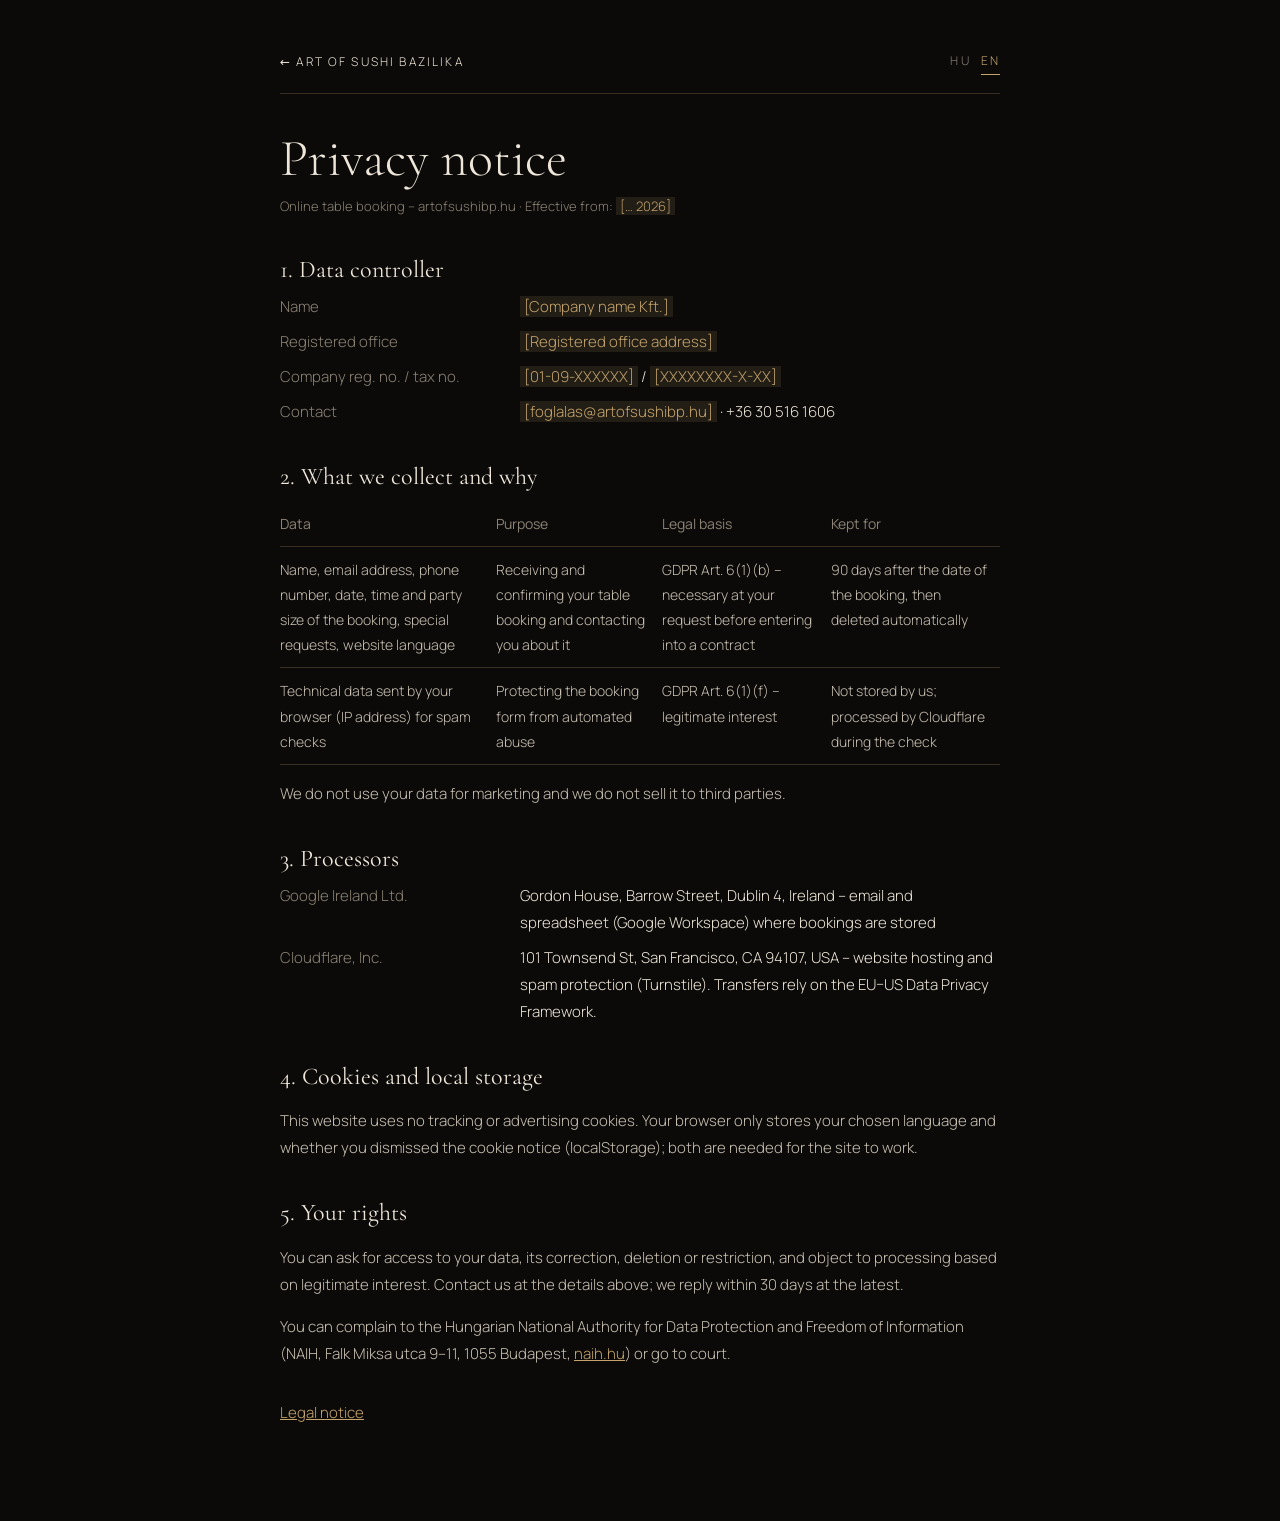
==== adatkezeles.html @ 3ad34f3b "GDPR és jogi oldalak: saját betűtípusok, impresszum, adatkezelési tájékoztató, térkép kattintásra - " ====
<!doctype html>
<html lang="hu">
<head>
  <meta charset="utf-8">
  <meta name="viewport" content="width=device-width, initial-scale=1">
  <title>Adatkezelési tájékoztató · Art of Sushi Bazilika</title>
  <meta name="robots" content="noindex">
  <link rel="icon" href="images/favicon.svg" type="image/svg+xml">
  <link rel="stylesheet" href="fonts/fonts.css">
  <link rel="stylesheet" href="css/legal.css">
</head>
<body data-title-hu="Adatkezelési tájékoztató · Art of Sushi Bazilika" data-title-en="Privacy notice · Art of Sushi Bazilika">
  <!-- Tervezet. A [ … ] jelölt adatokat ki kell tölteni, és élesítés előtt érdemes jogásszal átnézetni. -->
  <main class="legal">
    <div class="legal__top">
      <a href="bazilika.html">← Art of Sushi Bazilika</a>
      <div class="lang"><button type="button" data-lang="hu">HU</button><button type="button" data-lang="en">EN</button></div>
    </div>

    <section data-l="hu">
      <h1>Adatkezelési tájékoztató</h1>
      <p class="meta">Online asztalfoglalás – artofsushibp.hu · Hatályos: <span class="todo">[2026. … …]</span></p>

      <h2>1. Adatkezelő</h2>
      <dl>
        <dt>Név</dt><dd><span class="todo">[Cégnév Kft.]</span></dd>
        <dt>Székhely</dt><dd><span class="todo">[Székhely címe]</span></dd>
        <dt>Cégjegyzékszám / adószám</dt><dd><span class="todo">[01-09-XXXXXX]</span> / <span class="todo">[XXXXXXXX-X-XX]</span></dd>
        <dt>Kapcsolat</dt><dd><span class="todo">[foglalas@artofsushibp.hu]</span> · +36 30 516 1606</dd>
      </dl>

      <h2>2. Milyen adatokat kezelünk és miért</h2>
      <div class="tbl"><table>
        <tr><th>Adat</th><th>Cél</th><th>Jogalap</th><th>Meddig</th></tr>
        <tr><td>Név, e-mail cím, telefonszám, a foglalás dátuma, időpontja, létszáma, egyéb kérés, a weboldal nyelve</td><td>Az asztalfoglalás fogadása, visszaigazolása, kapcsolattartás a foglalással kapcsolatban</td><td>GDPR 6. cikk (1) b) – az Ön kérésére, szerződéskötést megelőzően szükséges</td><td>A foglalás napját követő 90 napig, utána automatikusan töröljük</td></tr>
        <tr><td>A böngésző által küldött technikai adatok (IP-cím) a spam elleni ellenőrzéshez</td><td>A foglalási űrlap védelme automatizált visszaélések ellen</td><td>GDPR 6. cikk (1) f) – jogos érdek</td><td>Nem tároljuk; az ellenőrzés idejére kezeli a Cloudflare</td></tr>
      </table></div>
      <p>Az adatokat marketingcélra nem használjuk, és harmadik félnek nem adjuk el.</p>

      <h2>3. Adatfeldolgozók</h2>
      <dl>
        <dt>Google Ireland Ltd.</dt><dd>Gordon House, Barrow Street, Dublin 4, Írország – e-mail és táblázat (Google Workspace), ahol a foglalásokat tároljuk</dd>
        <dt>Cloudflare, Inc.</dt><dd>101 Townsend St, San Francisco, CA 94107, USA – a weboldal tárhelye és a spam elleni ellenőrzés (Turnstile). Az adattovábbítás az EU–USA adatvédelmi keretrendszer alapján történik.</dd>
      </dl>

      <h2>4. Sütik és helyi tárolás</h2>
      <p>A weboldal nem használ követő vagy hirdetési sütiket. A böngészőben csak a választott nyelvet és a süti-értesítés elfogadását tároljuk (localStorage), ezek az oldal működéséhez szükségesek.</p>

      <h2>5. Az Ön jogai</h2>
      <p>Kérheti az adataihoz való hozzáférést, azok helyesbítését, törlését vagy kezelésük korlátozását, valamint tiltakozhat a jogos érdeken alapuló kezelés ellen. Kérését a fenti elérhetőségen fogadjuk, és legkésőbb 30 napon belül válaszolunk.</p>
      <p>Panaszával fordulhat a Nemzeti Adatvédelmi és Információszabadság Hatósághoz (NAIH, 1055 Budapest, Falk Miksa utca 9–11., <a href="https://naih.hu" rel="noopener">naih.hu</a>), vagy bírósághoz.</p>
      <p style="margin-top:32px"><a href="impresszum.html">Impresszum</a></p>
    </section>

    <section data-l="en">
      <h1>Privacy notice</h1>
      <p class="meta">Online table booking – artofsushibp.hu · Effective from: <span class="todo">[… 2026]</span></p>

      <h2>1. Data controller</h2>
      <dl>
        <dt>Name</dt><dd><span class="todo">[Company name Kft.]</span></dd>
        <dt>Registered office</dt><dd><span class="todo">[Registered office address]</span></dd>
        <dt>Company reg. no. / tax no.</dt><dd><span class="todo">[01-09-XXXXXX]</span> / <span class="todo">[XXXXXXXX-X-XX]</span></dd>
        <dt>Contact</dt><dd><span class="todo">[foglalas@artofsushibp.hu]</span> · +36 30 516 1606</dd>
      </dl>

      <h2>2. What we collect and why</h2>
      <div class="tbl"><table>
        <tr><th>Data</th><th>Purpose</th><th>Legal basis</th><th>Kept for</th></tr>
        <tr><td>Name, email address, phone number, date, time and party size of the booking, special requests, website language</td><td>Receiving and confirming your table booking and contacting you about it</td><td>GDPR Art. 6(1)(b) – necessary at your request before entering into a contract</td><td>90 days after the date of the booking, then deleted automatically</td></tr>
        <tr><td>Technical data sent by your browser (IP address) for spam checks</td><td>Protecting the booking form from automated abuse</td><td>GDPR Art. 6(1)(f) – legitimate interest</td><td>Not stored by us; processed by Cloudflare during the check</td></tr>
      </table></div>
      <p>We do not use your data for marketing and we do not sell it to third parties.</p>

      <h2>3. Processors</h2>
      <dl>
        <dt>Google Ireland Ltd.</dt><dd>Gordon House, Barrow Street, Dublin 4, Ireland – email and spreadsheet (Google Workspace) where bookings are stored</dd>
        <dt>Cloudflare, Inc.</dt><dd>101 Townsend St, San Francisco, CA 94107, USA – website hosting and spam protection (Turnstile). Transfers rely on the EU–US Data Privacy Framework.</dd>
      </dl>

      <h2>4. Cookies and local storage</h2>
      <p>This website uses no tracking or advertising cookies. Your browser only stores your chosen language and whether you dismissed the cookie notice (localStorage); both are needed for the site to work.</p>

      <h2>5. Your rights</h2>
      <p>You can ask for access to your data, its correction, deletion or restriction, and object to processing based on legitimate interest. Contact us at the details above; we reply within 30 days at the latest.</p>
      <p>You can complain to the Hungarian National Authority for Data Protection and Freedom of Information (NAIH, Falk Miksa utca 9–11, 1055 Budapest, <a href="https://naih.hu" rel="noopener">naih.hu</a>) or go to court.</p>
      <p style="margin-top:32px"><a href="impresszum.html">Legal notice</a></p>
    </section>
  </main>
  <script src="js/legal.js"></script>
</body>
</html>
---- fonts/fonts.css ----
/* Saját tárhelyen lévő betűtípusok (GDPR: nincs kérés a Google felé). Forrás: Google Fonts, SIL Open Font License. */
/* latin-ext */
@font-face {
  font-family: 'Cormorant Garamond';
  font-style: italic;
  font-weight: 300;
  font-display: swap;
  src: url(CormorantGaramond-300i-latin-ext.woff2) format('woff2');
  unicode-range: U+0100-02BA, U+02BD-02C5, U+02C7-02CC, U+02CE-02D7, U+02DD-02FF, U+0304, U+0308, U+0329, U+1D00-1DBF, U+1E00-1E9F, U+1EF2-1EFF, U+2020, U+20A0-20AB, U+20AD-20C4, U+2113, U+2C60-2C7F, U+A720-A7FF;
}
/* latin */
@font-face {
  font-family: 'Cormorant Garamond';
  font-style: italic;
  font-weight: 300;
  font-display: swap;
  src: url(CormorantGaramond-300i-latin.woff2) format('woff2');
  unicode-range: U+0000-00FF, U+0131, U+0152-0153, U+02BB-02BC, U+02C6, U+02DA, U+02DC, U+0304, U+0308, U+0329, U+2000-206F, U+20AC, U+2122, U+2191, U+2193, U+2212, U+2215, U+FEFF, U+FFFD;
}
/* latin-ext */
@font-face {
  font-family: 'Cormorant Garamond';
  font-style: italic;
  font-weight: 400;
  font-display: swap;
  src: url(CormorantGaramond-400i-latin-ext.woff2) format('woff2');
  unicode-range: U+0100-02BA, U+02BD-02C5, U+02C7-02CC, U+02CE-02D7, U+02DD-02FF, U+0304, U+0308, U+0329, U+1D00-1DBF, U+1E00-1E9F, U+1EF2-1EFF, U+2020, U+20A0-20AB, U+20AD-20C4, U+2113, U+2C60-2C7F, U+A720-A7FF;
}
/* latin */
@font-face {
  font-family: 'Cormorant Garamond';
  font-style: italic;
  font-weight: 400;
  font-display: swap;
  src: url(CormorantGaramond-400i-latin.woff2) format('woff2');
  unicode-range: U+0000-00FF, U+0131, U+0152-0153, U+02BB-02BC, U+02C6, U+02DA, U+02DC, U+0304, U+0308, U+0329, U+2000-206F, U+20AC, U+2122, U+2191, U+2193, U+2212, U+2215, U+FEFF, U+FFFD;
}
/* latin-ext */
@font-face {
  font-family: 'Cormorant Garamond';
  font-style: normal;
  font-weight: 300;
  font-display: swap;
  src: url(CormorantGaramond-300-latin-ext.woff2) format('woff2');
  unicode-range: U+0100-02BA, U+02BD-02C5, U+02C7-02CC, U+02CE-02D7, U+02DD-02FF, U+0304, U+0308, U+0329, U+1D00-1DBF, U+1E00-1E9F, U+1EF2-1EFF, U+2020, U+20A0-20AB, U+20AD-20C4, U+2113, U+2C60-2C7F, U+A720-A7FF;
}
/* latin */
@font-face {
  font-family: 'Cormorant Garamond';
  font-style: normal;
  font-weight: 300;
  font-display: swap;
  src: url(CormorantGaramond-300-latin.woff2) format('woff2');
  unicode-range: U+0000-00FF, U+0131, U+0152-0153, U+02BB-02BC, U+02C6, U+02DA, U+02DC, U+0304, U+0308, U+0329, U+2000-206F, U+20AC, U+2122, U+2191, U+2193, U+2212, U+2215, U+FEFF, U+FFFD;
}
/* latin-ext */
@font-face {
  font-family: 'Cormorant Garamond';
  font-style: normal;
  font-weight: 400;
  font-display: swap;
  src: url(CormorantGaramond-400-latin-ext.woff2) format('woff2');
  unicode-range: U+0100-02BA, U+02BD-02C5, U+02C7-02CC, U+02CE-02D7, U+02DD-02FF, U+0304, U+0308, U+0329, U+1D00-1DBF, U+1E00-1E9F, U+1EF2-1EFF, U+2020, U+20A0-20AB, U+20AD-20C4, U+2113, U+2C60-2C7F, U+A720-A7FF;
}
/* latin */
@font-face {
  font-family: 'Cormorant Garamond';
  font-style: normal;
  font-weight: 400;
  font-display: swap;
  src: url(CormorantGaramond-400-latin.woff2) format('woff2');
  unicode-range: U+0000-00FF, U+0131, U+0152-0153, U+02BB-02BC, U+02C6, U+02DA, U+02DC, U+0304, U+0308, U+0329, U+2000-206F, U+20AC, U+2122, U+2191, U+2193, U+2212, U+2215, U+FEFF, U+FFFD;
}
/* latin-ext */
@font-face {
  font-family: 'Cormorant Garamond';
  font-style: normal;
  font-weight: 500;
  font-display: swap;
  src: url(CormorantGaramond-500-latin-ext.woff2) format('woff2');
  unicode-range: U+0100-02BA, U+02BD-02C5, U+02C7-02CC, U+02CE-02D7, U+02DD-02FF, U+0304, U+0308, U+0329, U+1D00-1DBF, U+1E00-1E9F, U+1EF2-1EFF, U+2020, U+20A0-20AB, U+20AD-20C4, U+2113, U+2C60-2C7F, U+A720-A7FF;
}
/* latin */
@font-face {
  font-family: 'Cormorant Garamond';
  font-style: normal;
  font-weight: 500;
  font-display: swap;
  src: url(CormorantGaramond-500-latin.woff2) format('woff2');
  unicode-range: U+0000-00FF, U+0131, U+0152-0153, U+02BB-02BC, U+02C6, U+02DA, U+02DC, U+0304, U+0308, U+0329, U+2000-206F, U+20AC, U+2122, U+2191, U+2193, U+2212, U+2215, U+FEFF, U+FFFD;
}
/* latin-ext */
@font-face {
  font-family: 'Manrope';
  font-style: normal;
  font-weight: 300;
  font-display: swap;
  src: url(Manrope-300-latin-ext.woff2) format('woff2');
  unicode-range: U+0100-02BA, U+02BD-02C5, U+02C7-02CC, U+02CE-02D7, U+02DD-02FF, U+0304, U+0308, U+0329, U+1D00-1DBF, U+1E00-1E9F, U+1EF2-1EFF, U+2020, U+20A0-20AB, U+20AD-20C4, U+2113, U+2C60-2C7F, U+A720-A7FF;
}
/* latin */
@font-face {
  font-family: 'Manrope';
  font-style: normal;
  font-weight: 300;
  font-display: swap;
  src: url(Manrope-300-latin.woff2) format('woff2');
  unicode-range: U+0000-00FF, U+0131, U+0152-0153, U+02BB-02BC, U+02C6, U+02DA, U+02DC, U+0304, U+0308, U+0329, U+2000-206F, U+20AC, U+2122, U+2191, U+2193, U+2212, U+2215, U+FEFF, U+FFFD;
}
/* latin-ext */
@font-face {
  font-family: 'Manrope';
  font-style: normal;
  font-weight: 400;
  font-display: swap;
  src: url(Manrope-400-latin-ext.woff2) format('woff2');
  unicode-range: U+0100-02BA, U+02BD-02C5, U+02C7-02CC, U+02CE-02D7, U+02DD-02FF, U+0304, U+0308, U+0329, U+1D00-1DBF, U+1E00-1E9F, U+1EF2-1EFF, U+2020, U+20A0-20AB, U+20AD-20C4, U+2113, U+2C60-2C7F, U+A720-A7FF;
}
/* latin */
@font-face {
  font-family: 'Manrope';
  font-style: normal;
  font-weight: 400;
  font-display: swap;
  src: url(Manrope-400-latin.woff2) format('woff2');
  unicode-range: U+0000-00FF, U+0131, U+0152-0153, U+02BB-02BC, U+02C6, U+02DA, U+02DC, U+0304, U+0308, U+0329, U+2000-206F, U+20AC, U+2122, U+2191, U+2193, U+2212, U+2215, U+FEFF, U+FFFD;
}
/* latin-ext */
@font-face {
  font-family: 'Manrope';
  font-style: normal;
  font-weight: 500;
  font-display: swap;
  src: url(Manrope-500-latin-ext.woff2) format('woff2');
  unicode-range: U+0100-02BA, U+02BD-02C5, U+02C7-02CC, U+02CE-02D7, U+02DD-02FF, U+0304, U+0308, U+0329, U+1D00-1DBF, U+1E00-1E9F, U+1EF2-1EFF, U+2020, U+20A0-20AB, U+20AD-20C4, U+2113, U+2C60-2C7F, U+A720-A7FF;
}
/* latin */
@font-face {
  font-family: 'Manrope';
  font-style: normal;
  font-weight: 500;
  font-display: swap;
  src: url(Manrope-500-latin.woff2) format('woff2');
  unicode-range: U+0000-00FF, U+0131, U+0152-0153, U+02BB-02BC, U+02C6, U+02DA, U+02DC, U+0304, U+0308, U+0329, U+2000-206F, U+20AC, U+2122, U+2191, U+2193, U+2212, U+2215, U+FEFF, U+FFFD;
}
/* latin-ext */
@font-face {
  font-family: 'Manrope';
  font-style: normal;
  font-weight: 600;
  font-display: swap;
  src: url(Manrope-600-latin-ext.woff2) format('woff2');
  unicode-range: U+0100-02BA, U+02BD-02C5, U+02C7-02CC, U+02CE-02D7, U+02DD-02FF, U+0304, U+0308, U+0329, U+1D00-1DBF, U+1E00-1E9F, U+1EF2-1EFF, U+2020, U+20A0-20AB, U+20AD-20C4, U+2113, U+2C60-2C7F, U+A720-A7FF;
}
/* latin */
@font-face {
  font-family: 'Manrope';
  font-style: normal;
  font-weight: 600;
  font-display: swap;
  src: url(Manrope-600-latin.woff2) format('woff2');
  unicode-range: U+0000-00FF, U+0131, U+0152-0153, U+02BB-02BC, U+02C6, U+02DA, U+02DC, U+0304, U+0308, U+0329, U+2000-206F, U+20AC, U+2122, U+2191, U+2193, U+2212, U+2215, U+FEFF, U+FFFD;
}
/* csak az oldalon használt japán írásjegyek */
@font-face {
  font-family: 'Noto Serif JP';
  font-style: normal;
  font-weight: 300;
  font-display: swap;
  src: url(NotoSerifJP-300-subset.woff2) format('woff2');
  unicode-range: U+306e, U+3081, U+523a, U+524d, U+53f8, U+5bff, U+5dfb, U+7092, U+7269, U+82b8, U+83dc, U+8853, U+8eab, U+98ef, U+9ba8, U+9c3b, U+9f8d;
}
/* csak az oldalon használt japán írásjegyek */
@font-face {
  font-family: 'Noto Serif JP';
  font-style: normal;
  font-weight: 500;
  font-display: swap;
  src: url(NotoSerifJP-500-subset.woff2) format('woff2');
  unicode-range: U+306e, U+3081, U+523a, U+524d, U+53f8, U+5bff, U+5dfb, U+7092, U+7269, U+82b8, U+83dc, U+8853, U+8eab, U+98ef, U+9ba8, U+9c3b, U+9f8d;
}
---- css/legal.css ----
/* Jogi oldalak (impresszum, adatkezelés) — a fő oldal színeivel, csendesen */
:root{
  --bg:#0b0a09; --text:#ede6d9; --text-2:#c8c0b2; --muted:#8a8274; --gold:#c4a46c;
  --line:rgba(196,164,108,.24);
  --f-display:"Cormorant Garamond","Times New Roman",serif;
  --f-body:"Manrope",system-ui,sans-serif;
}
*,*::before,*::after{box-sizing:border-box}
html{background:var(--bg)}
body{margin:0;background:var(--bg);color:var(--text-2);font:300 15px/1.8 var(--f-body);-webkit-font-smoothing:antialiased}
a{color:var(--gold)}
:focus-visible{outline:1px solid var(--gold);outline-offset:4px}
.legal{max-width:760px;margin:0 auto;padding:48px max(20px,env(safe-area-inset-right,0px)) 80px max(20px,env(safe-area-inset-left,0px))}
.legal__top{display:flex;justify-content:space-between;align-items:center;gap:16px;border-bottom:1px solid var(--line);padding-bottom:18px;margin-bottom:36px;font-size:12px;letter-spacing:.18em;text-transform:uppercase}
.legal__top a{text-decoration:none;color:var(--text)}
.lang{display:flex;gap:10px}
.lang button{background:none;border:0;padding:2px 0;color:var(--muted);font:inherit;letter-spacing:inherit;cursor:pointer;border-bottom:1px solid transparent}
.lang button[aria-pressed="true"]{color:var(--gold);border-color:var(--gold)}
h1{font:300 clamp(34px,6vw,52px)/1.1 var(--f-display);color:var(--text);margin:0 0 8px}
h2{font:400 24px/1.3 var(--f-display);color:var(--text);margin:36px 0 8px}
.meta{color:var(--muted);font-size:13px;margin:0 0 28px}
dl{display:grid;grid-template-columns:minmax(140px,220px) 1fr;gap:8px 20px;margin:0}
dt{color:var(--muted)}
dd{margin:0;color:var(--text)}
table{border-collapse:collapse;width:100%;font-size:14px}
th,td{text-align:left;vertical-align:top;border-bottom:1px solid var(--line);padding:10px 12px 10px 0}
th{color:var(--muted);font-weight:400}
.tbl{overflow-x:auto}
.todo{background:rgba(196,164,108,.12);color:var(--gold);padding:0 4px}
[data-l]{display:none}
html[lang="hu"] [data-l="hu"],html[lang="en"] [data-l="en"]{display:block}
@media (max-width:560px){dl{grid-template-columns:1fr;gap:2px}dd{margin-bottom:10px}}
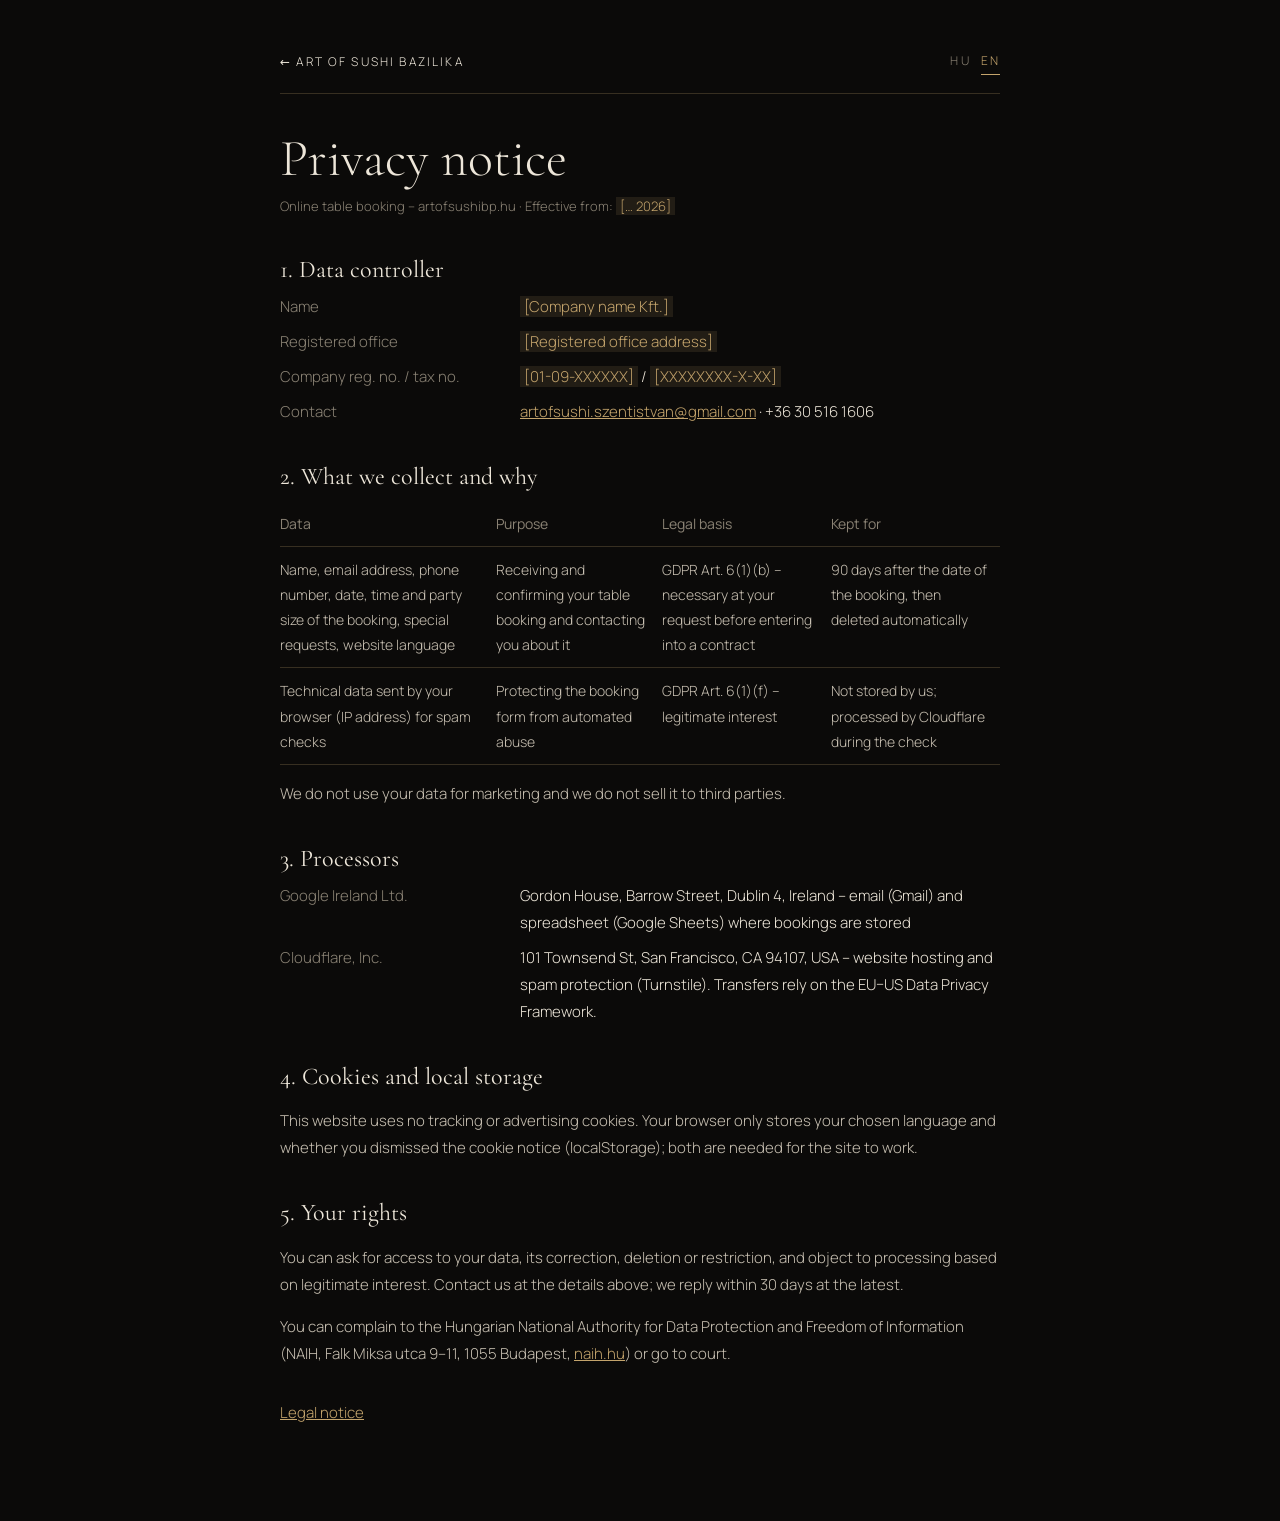
==== commit 249f42e4: "E-mail: a meglévő Gmail cím (artofsushi.szentistvan@gmail.com) Google Workspace helyett Impresszum, " ====
--- a/adatkezeles.html
+++ b/adatkezeles.html
@@ -26,7 +26,7 @@
         <dt>Név</dt><dd><span class="todo">[Cégnév Kft.]</span></dd>
         <dt>Székhely</dt><dd><span class="todo">[Székhely címe]</span></dd>
         <dt>Cégjegyzékszám / adószám</dt><dd><span class="todo">[01-09-XXXXXX]</span> / <span class="todo">[XXXXXXXX-X-XX]</span></dd>
-        <dt>Kapcsolat</dt><dd><span class="todo">[foglalas@artofsushibp.hu]</span> · +36 30 516 1606</dd>
+        <dt>Kapcsolat</dt><dd><a href="mailto:artofsushi.szentistvan@gmail.com">artofsushi.szentistvan@gmail.com</a> · +36 30 516 1606</dd>
       </dl>
 
       <h2>2. Milyen adatokat kezelünk és miért</h2>
@@ -39,7 +39,7 @@
 
       <h2>3. Adatfeldolgozók</h2>
       <dl>
-        <dt>Google Ireland Ltd.</dt><dd>Gordon House, Barrow Street, Dublin 4, Írország – e-mail és táblázat (Google Workspace), ahol a foglalásokat tároljuk</dd>
+        <dt>Google Ireland Ltd.</dt><dd>Gordon House, Barrow Street, Dublin 4, Írország – e-mail (Gmail) és táblázat (Google Táblázatok), ahol a foglalásokat tároljuk</dd>
         <dt>Cloudflare, Inc.</dt><dd>101 Townsend St, San Francisco, CA 94107, USA – a weboldal tárhelye és a spam elleni ellenőrzés (Turnstile). Az adattovábbítás az EU–USA adatvédelmi keretrendszer alapján történik.</dd>
       </dl>
 
@@ -61,7 +61,7 @@
         <dt>Name</dt><dd><span class="todo">[Company name Kft.]</span></dd>
         <dt>Registered office</dt><dd><span class="todo">[Registered office address]</span></dd>
         <dt>Company reg. no. / tax no.</dt><dd><span class="todo">[01-09-XXXXXX]</span> / <span class="todo">[XXXXXXXX-X-XX]</span></dd>
-        <dt>Contact</dt><dd><span class="todo">[foglalas@artofsushibp.hu]</span> · +36 30 516 1606</dd>
+        <dt>Contact</dt><dd><a href="mailto:artofsushi.szentistvan@gmail.com">artofsushi.szentistvan@gmail.com</a> · +36 30 516 1606</dd>
       </dl>
 
       <h2>2. What we collect and why</h2>
@@ -74,7 +74,7 @@
 
       <h2>3. Processors</h2>
       <dl>
-        <dt>Google Ireland Ltd.</dt><dd>Gordon House, Barrow Street, Dublin 4, Ireland – email and spreadsheet (Google Workspace) where bookings are stored</dd>
+        <dt>Google Ireland Ltd.</dt><dd>Gordon House, Barrow Street, Dublin 4, Ireland – email (Gmail) and spreadsheet (Google Sheets) where bookings are stored</dd>
         <dt>Cloudflare, Inc.</dt><dd>101 Townsend St, San Francisco, CA 94107, USA – website hosting and spam protection (Turnstile). Transfers rely on the EU–US Data Privacy Framework.</dd>
       </dl>
 
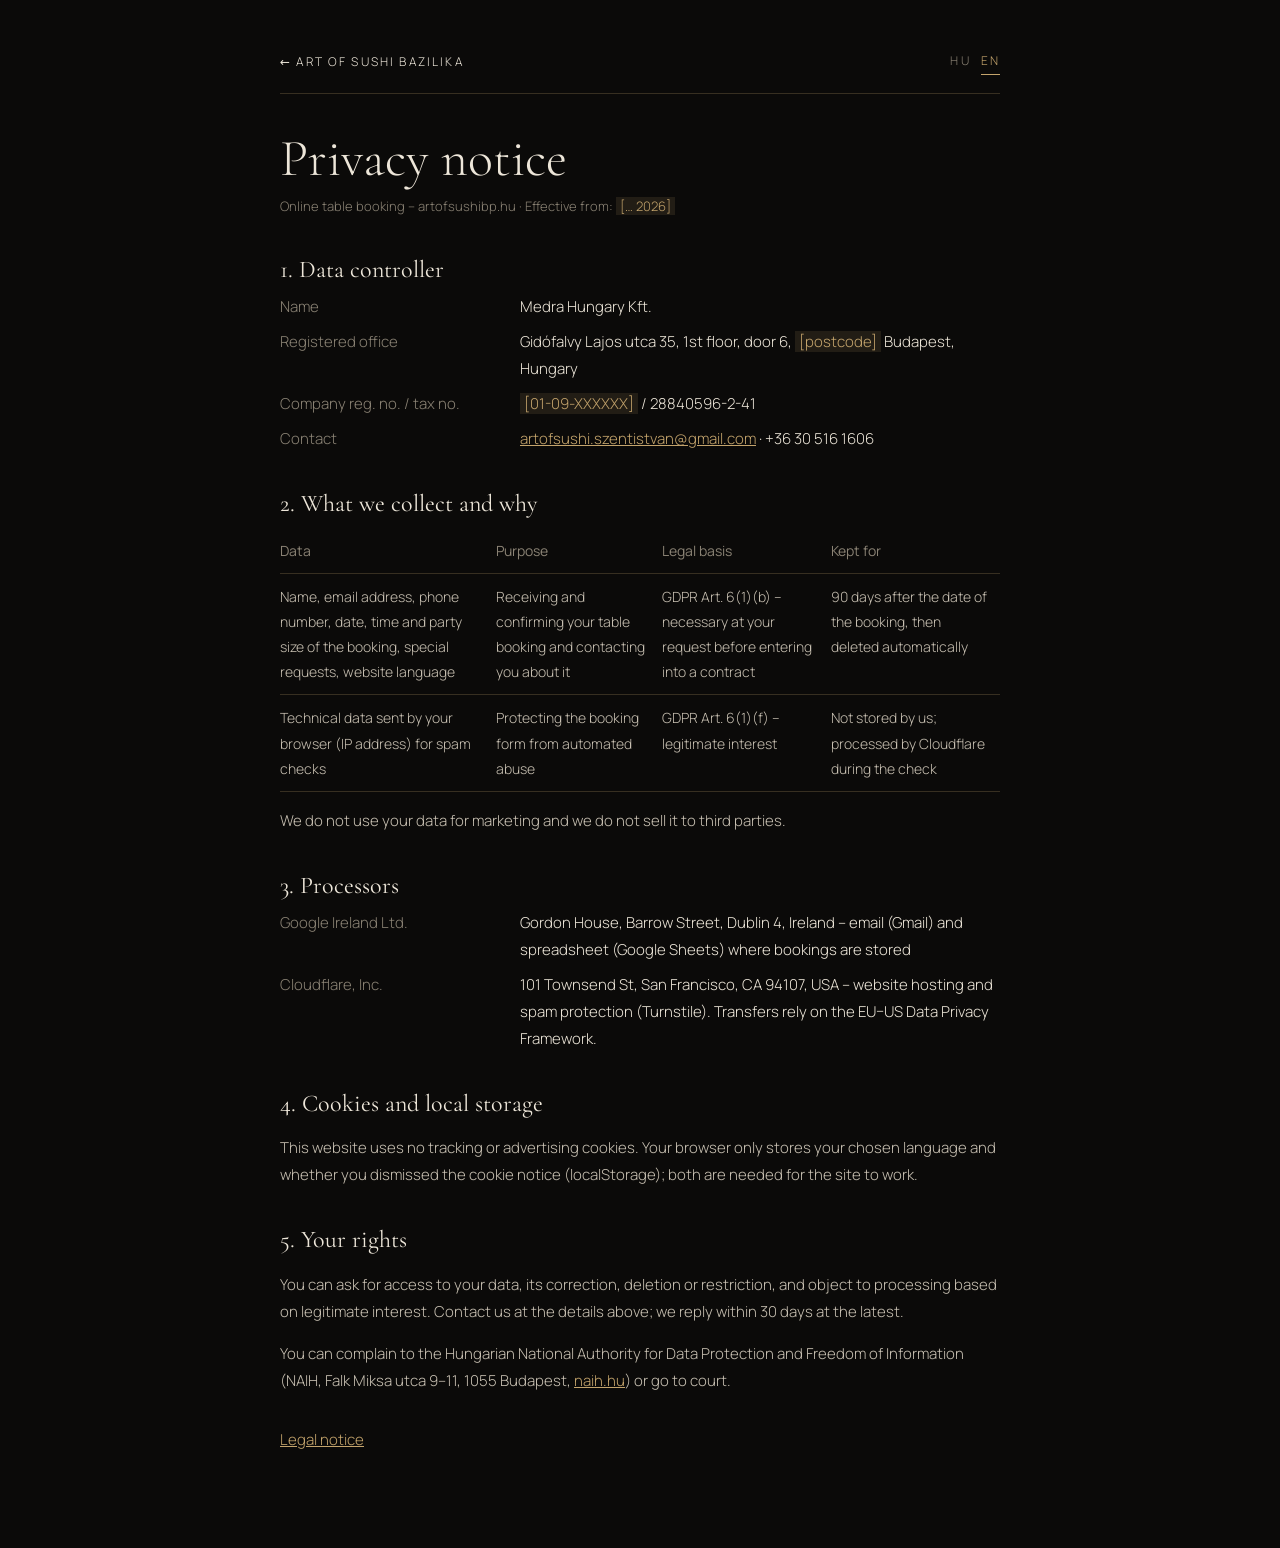
==== commit d76dd003: "Fill company name, tax number and address in legal pages Co-Authored-By: Claude Opus 5.5 <noreply@an" ====
--- a/adatkezeles.html
+++ b/adatkezeles.html
@@ -23,9 +23,9 @@
 
       <h2>1. Adatkezelő</h2>
       <dl>
-        <dt>Név</dt><dd><span class="todo">[Cégnév Kft.]</span></dd>
-        <dt>Székhely</dt><dd><span class="todo">[Székhely címe]</span></dd>
-        <dt>Cégjegyzékszám / adószám</dt><dd><span class="todo">[01-09-XXXXXX]</span> / <span class="todo">[XXXXXXXX-X-XX]</span></dd>
+        <dt>Név</dt><dd>Medra Hungary Kft.</dd>
+        <dt>Székhely</dt><dd><span class="todo">[irsz.]</span> Budapest, Gidófalvy Lajos utca 35. 1. em. 6. ajtó</dd>
+        <dt>Cégjegyzékszám / adószám</dt><dd><span class="todo">[01-09-XXXXXX]</span> / 28840596-2-41</dd>
         <dt>Kapcsolat</dt><dd><a href="mailto:artofsushi.szentistvan@gmail.com">artofsushi.szentistvan@gmail.com</a> · +36 30 516 1606</dd>
       </dl>
 
@@ -58,9 +58,9 @@
 
       <h2>1. Data controller</h2>
       <dl>
-        <dt>Name</dt><dd><span class="todo">[Company name Kft.]</span></dd>
-        <dt>Registered office</dt><dd><span class="todo">[Registered office address]</span></dd>
-        <dt>Company reg. no. / tax no.</dt><dd><span class="todo">[01-09-XXXXXX]</span> / <span class="todo">[XXXXXXXX-X-XX]</span></dd>
+        <dt>Name</dt><dd>Medra Hungary Kft.</dd>
+        <dt>Registered office</dt><dd>Gidófalvy Lajos utca 35, 1st floor, door 6, <span class="todo">[postcode]</span> Budapest, Hungary</dd>
+        <dt>Company reg. no. / tax no.</dt><dd><span class="todo">[01-09-XXXXXX]</span> / 28840596-2-41</dd>
         <dt>Contact</dt><dd><a href="mailto:artofsushi.szentistvan@gmail.com">artofsushi.szentistvan@gmail.com</a> · +36 30 516 1606</dd>
       </dl>
 
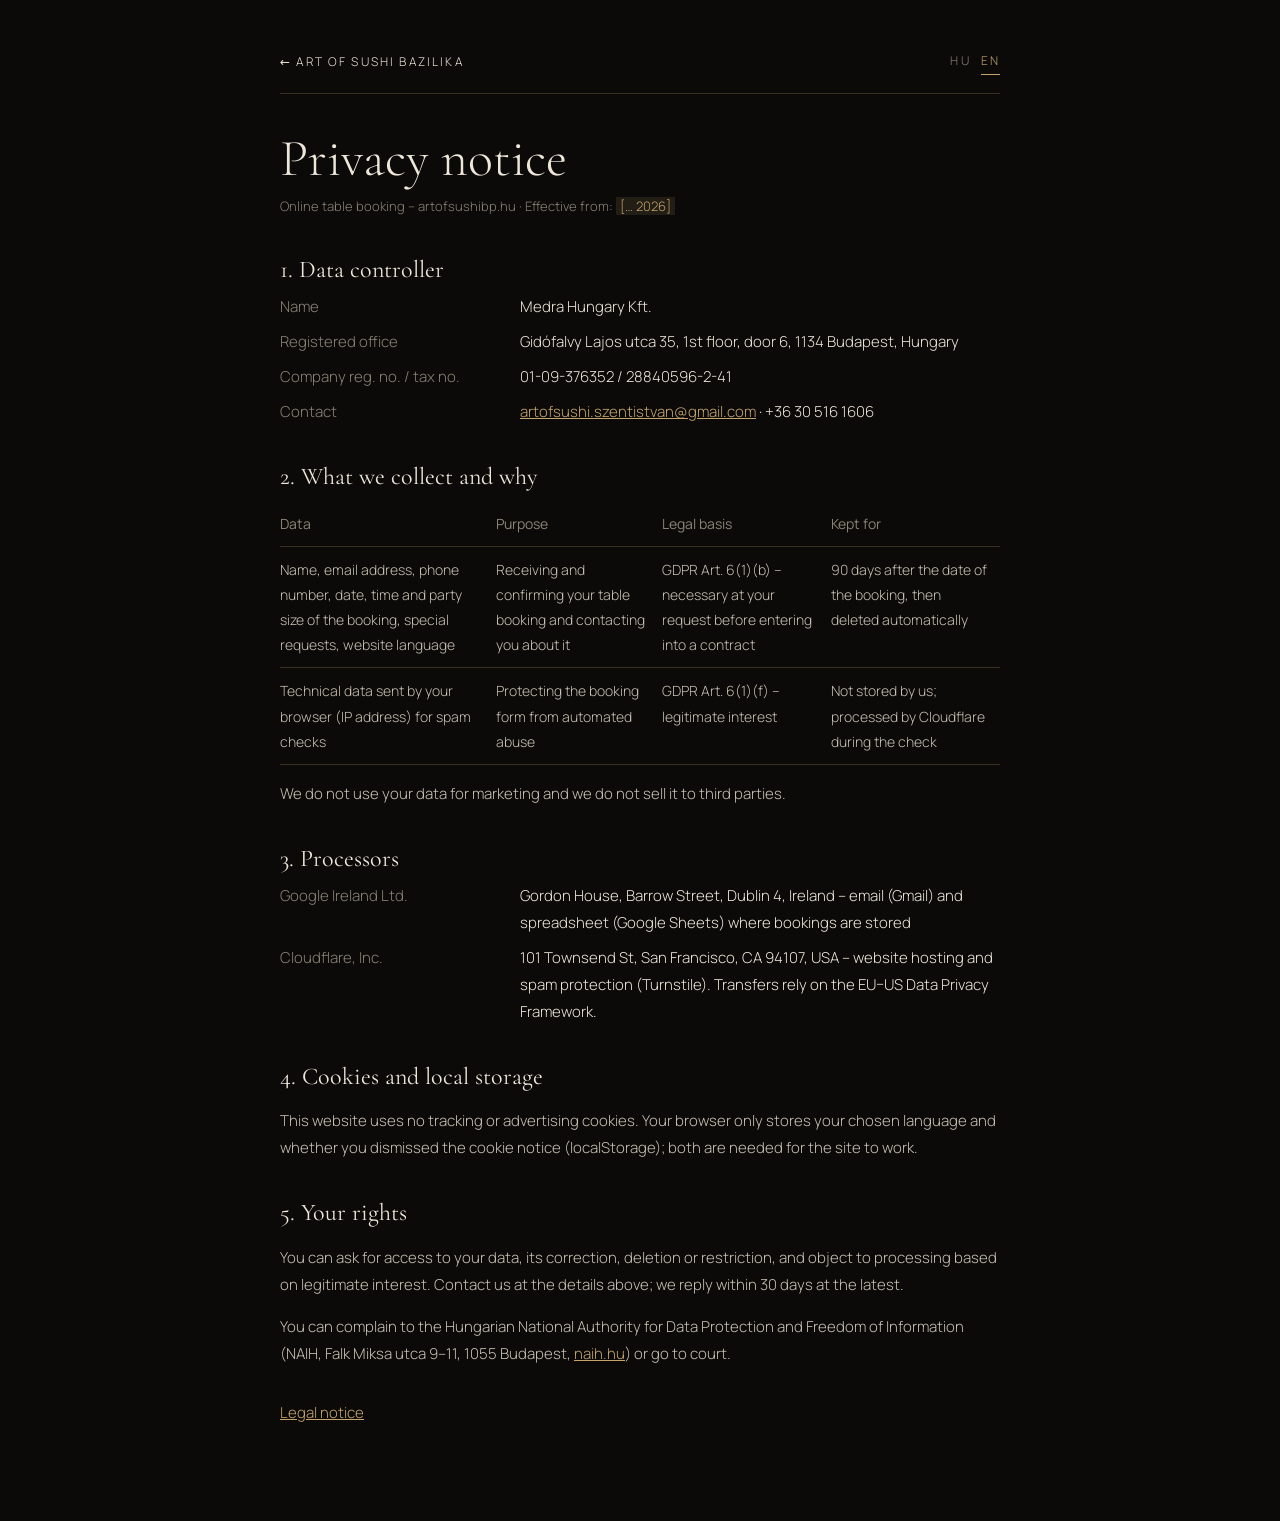
==== commit 05a32818: "Add postcode and company registration number Co-Authored-By: Claude Opus 5.5 <noreply@anthropic.com>" ====
--- a/adatkezeles.html
+++ b/adatkezeles.html
@@ -24,8 +24,8 @@
       <h2>1. Adatkezelő</h2>
       <dl>
         <dt>Név</dt><dd>Medra Hungary Kft.</dd>
-        <dt>Székhely</dt><dd><span class="todo">[irsz.]</span> Budapest, Gidófalvy Lajos utca 35. 1. em. 6. ajtó</dd>
-        <dt>Cégjegyzékszám / adószám</dt><dd><span class="todo">[01-09-XXXXXX]</span> / 28840596-2-41</dd>
+        <dt>Székhely</dt><dd>1134 Budapest, Gidófalvy Lajos utca 35. 1. em. 6. ajtó</dd>
+        <dt>Cégjegyzékszám / adószám</dt><dd>01-09-376352 / 28840596-2-41</dd>
         <dt>Kapcsolat</dt><dd><a href="mailto:artofsushi.szentistvan@gmail.com">artofsushi.szentistvan@gmail.com</a> · +36 30 516 1606</dd>
       </dl>
 
@@ -59,8 +59,8 @@
       <h2>1. Data controller</h2>
       <dl>
         <dt>Name</dt><dd>Medra Hungary Kft.</dd>
-        <dt>Registered office</dt><dd>Gidófalvy Lajos utca 35, 1st floor, door 6, <span class="todo">[postcode]</span> Budapest, Hungary</dd>
-        <dt>Company reg. no. / tax no.</dt><dd><span class="todo">[01-09-XXXXXX]</span> / 28840596-2-41</dd>
+        <dt>Registered office</dt><dd>Gidófalvy Lajos utca 35, 1st floor, door 6, 1134 Budapest, Hungary</dd>
+        <dt>Company reg. no. / tax no.</dt><dd>01-09-376352 / 28840596-2-41</dd>
         <dt>Contact</dt><dd><a href="mailto:artofsushi.szentistvan@gmail.com">artofsushi.szentistvan@gmail.com</a> · +36 30 516 1606</dd>
       </dl>
 
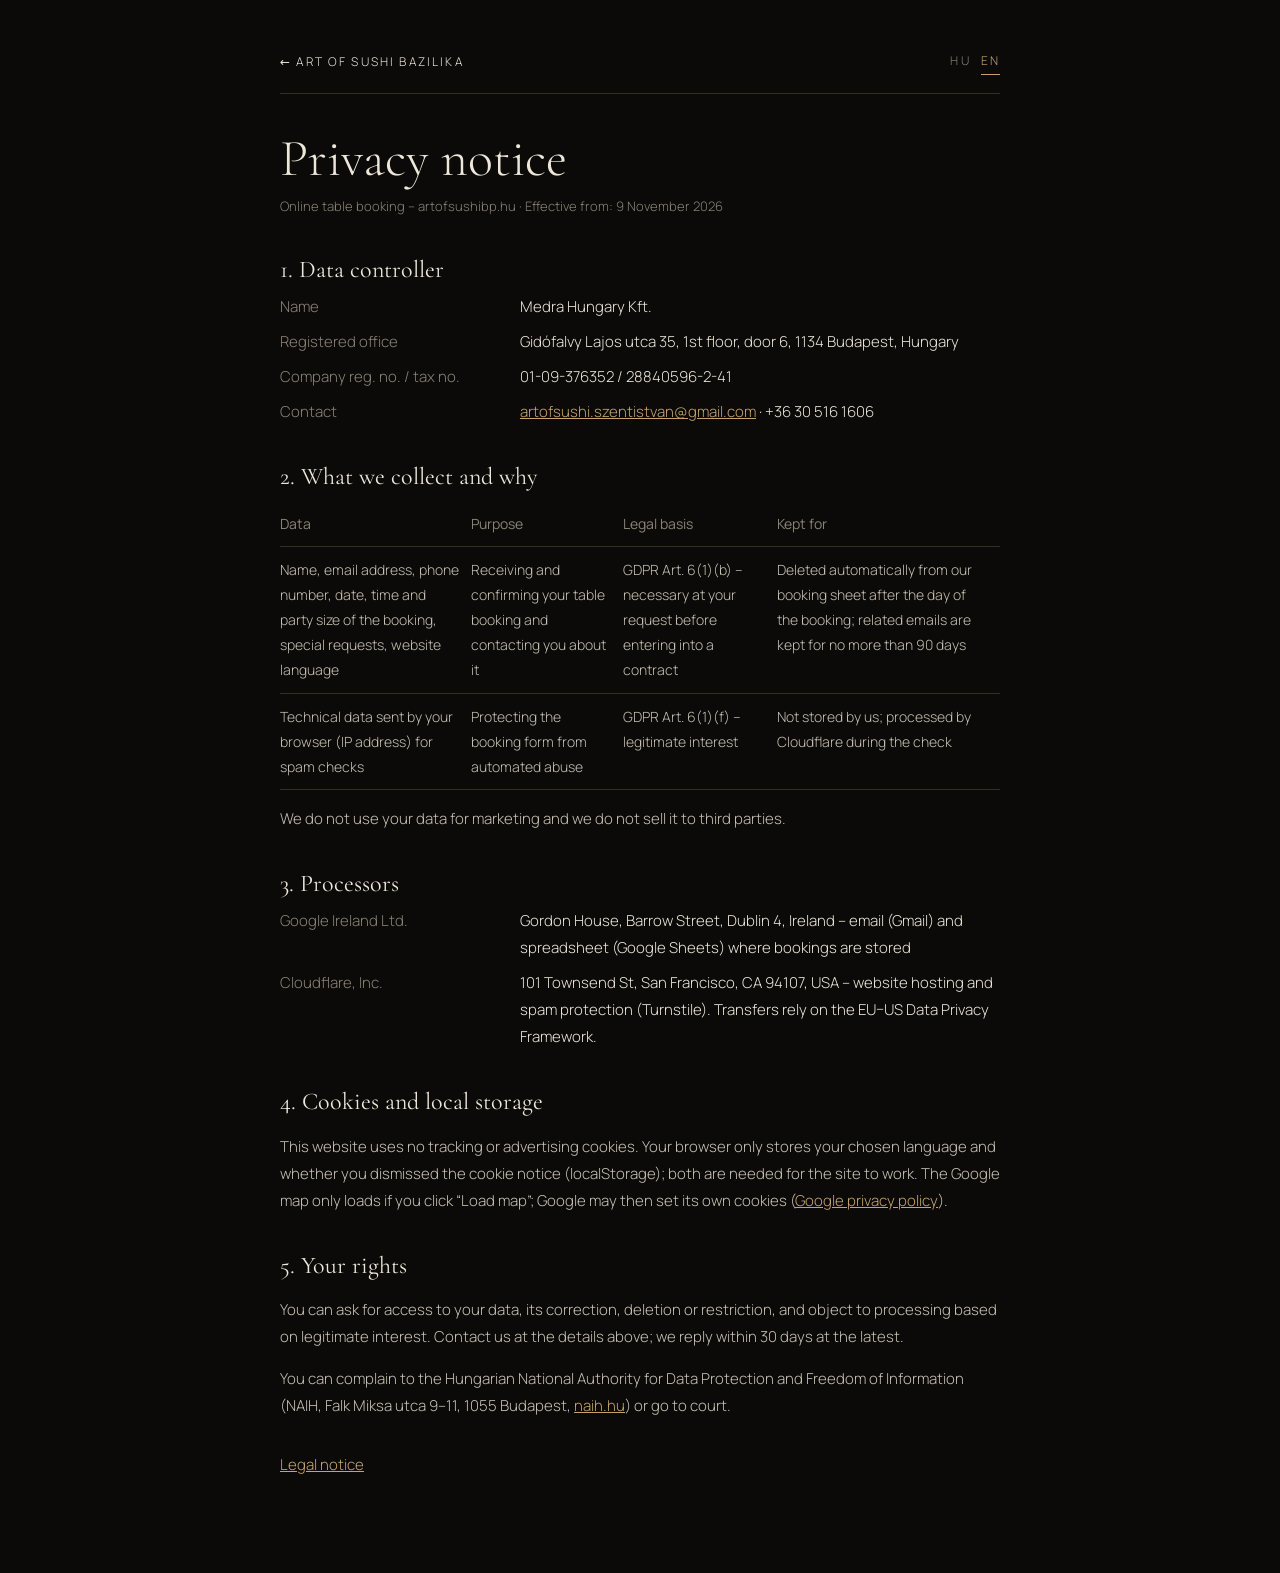
==== commit 5c14a95d: "Security hardening: headers, booking abuse limits, formula-safe sheet, accurate privacy notice - _he" ====
--- a/adatkezeles.html
+++ b/adatkezeles.html
@@ -19,7 +19,7 @@
 
     <section data-l="hu">
       <h1>Adatkezelési tájékoztató</h1>
-      <p class="meta">Online asztalfoglalás – artofsushibp.hu · Hatályos: <span class="todo">[2026. … …]</span></p>
+      <p class="meta">Online asztalfoglalás – artofsushibp.hu · Hatályos: 2026. november 9.</p>
 
       <h2>1. Adatkezelő</h2>
       <dl>
@@ -32,7 +32,7 @@
       <h2>2. Milyen adatokat kezelünk és miért</h2>
       <div class="tbl"><table>
         <tr><th>Adat</th><th>Cél</th><th>Jogalap</th><th>Meddig</th></tr>
-        <tr><td>Név, e-mail cím, telefonszám, a foglalás dátuma, időpontja, létszáma, egyéb kérés, a weboldal nyelve</td><td>Az asztalfoglalás fogadása, visszaigazolása, kapcsolattartás a foglalással kapcsolatban</td><td>GDPR 6. cikk (1) b) – az Ön kérésére, szerződéskötést megelőzően szükséges</td><td>A foglalás napját követő 90 napig, utána automatikusan töröljük</td></tr>
+        <tr><td>Név, e-mail cím, telefonszám, a foglalás dátuma, időpontja, létszáma, egyéb kérés, a weboldal nyelve</td><td>Az asztalfoglalás fogadása, visszaigazolása, kapcsolattartás a foglalással kapcsolatban</td><td>GDPR 6. cikk (1) b) – az Ön kérésére, szerződéskötést megelőzően szükséges</td><td>A foglalási táblázatból a foglalás napja után automatikusan töröljük; a foglalással kapcsolatos e-maileket legfeljebb 90 napig őrizzük</td></tr>
         <tr><td>A böngésző által küldött technikai adatok (IP-cím) a spam elleni ellenőrzéshez</td><td>A foglalási űrlap védelme automatizált visszaélések ellen</td><td>GDPR 6. cikk (1) f) – jogos érdek</td><td>Nem tároljuk; az ellenőrzés idejére kezeli a Cloudflare</td></tr>
       </table></div>
       <p>Az adatokat marketingcélra nem használjuk, és harmadik félnek nem adjuk el.</p>
@@ -44,7 +44,7 @@
       </dl>
 
       <h2>4. Sütik és helyi tárolás</h2>
-      <p>A weboldal nem használ követő vagy hirdetési sütiket. A böngészőben csak a választott nyelvet és a süti-értesítés elfogadását tároljuk (localStorage), ezek az oldal működéséhez szükségesek.</p>
+      <p>A weboldal nem használ követő vagy hirdetési sütiket. A böngészőben csak a választott nyelvet és a süti-értesítés elfogadását tároljuk (localStorage), ezek az oldal működéséhez szükségesek. A Google Térkép csak akkor töltődik be, ha a „Térkép betöltése” gombra kattint; ekkor a Google saját sütiket helyezhet el (<a href="https://policies.google.com/privacy" target="_blank" rel="noopener">a Google adatvédelmi tájékoztatója</a>).</p>
 
       <h2>5. Az Ön jogai</h2>
       <p>Kérheti az adataihoz való hozzáférést, azok helyesbítését, törlését vagy kezelésük korlátozását, valamint tiltakozhat a jogos érdeken alapuló kezelés ellen. Kérését a fenti elérhetőségen fogadjuk, és legkésőbb 30 napon belül válaszolunk.</p>
@@ -54,7 +54,7 @@
 
     <section data-l="en">
       <h1>Privacy notice</h1>
-      <p class="meta">Online table booking – artofsushibp.hu · Effective from: <span class="todo">[… 2026]</span></p>
+      <p class="meta">Online table booking – artofsushibp.hu · Effective from: 9 November 2026</p>
 
       <h2>1. Data controller</h2>
       <dl>
@@ -67,7 +67,7 @@
       <h2>2. What we collect and why</h2>
       <div class="tbl"><table>
         <tr><th>Data</th><th>Purpose</th><th>Legal basis</th><th>Kept for</th></tr>
-        <tr><td>Name, email address, phone number, date, time and party size of the booking, special requests, website language</td><td>Receiving and confirming your table booking and contacting you about it</td><td>GDPR Art. 6(1)(b) – necessary at your request before entering into a contract</td><td>90 days after the date of the booking, then deleted automatically</td></tr>
+        <tr><td>Name, email address, phone number, date, time and party size of the booking, special requests, website language</td><td>Receiving and confirming your table booking and contacting you about it</td><td>GDPR Art. 6(1)(b) – necessary at your request before entering into a contract</td><td>Deleted automatically from our booking sheet after the day of the booking; related emails are kept for no more than 90 days</td></tr>
         <tr><td>Technical data sent by your browser (IP address) for spam checks</td><td>Protecting the booking form from automated abuse</td><td>GDPR Art. 6(1)(f) – legitimate interest</td><td>Not stored by us; processed by Cloudflare during the check</td></tr>
       </table></div>
       <p>We do not use your data for marketing and we do not sell it to third parties.</p>
@@ -79,7 +79,7 @@
       </dl>
 
       <h2>4. Cookies and local storage</h2>
-      <p>This website uses no tracking or advertising cookies. Your browser only stores your chosen language and whether you dismissed the cookie notice (localStorage); both are needed for the site to work.</p>
+      <p>This website uses no tracking or advertising cookies. Your browser only stores your chosen language and whether you dismissed the cookie notice (localStorage); both are needed for the site to work. The Google map only loads if you click “Load map”; Google may then set its own cookies (<a href="https://policies.google.com/privacy" target="_blank" rel="noopener">Google privacy policy</a>).</p>
 
       <h2>5. Your rights</h2>
       <p>You can ask for access to your data, its correction, deletion or restriction, and object to processing based on legitimate interest. Contact us at the details above; we reply within 30 days at the latest.</p>
